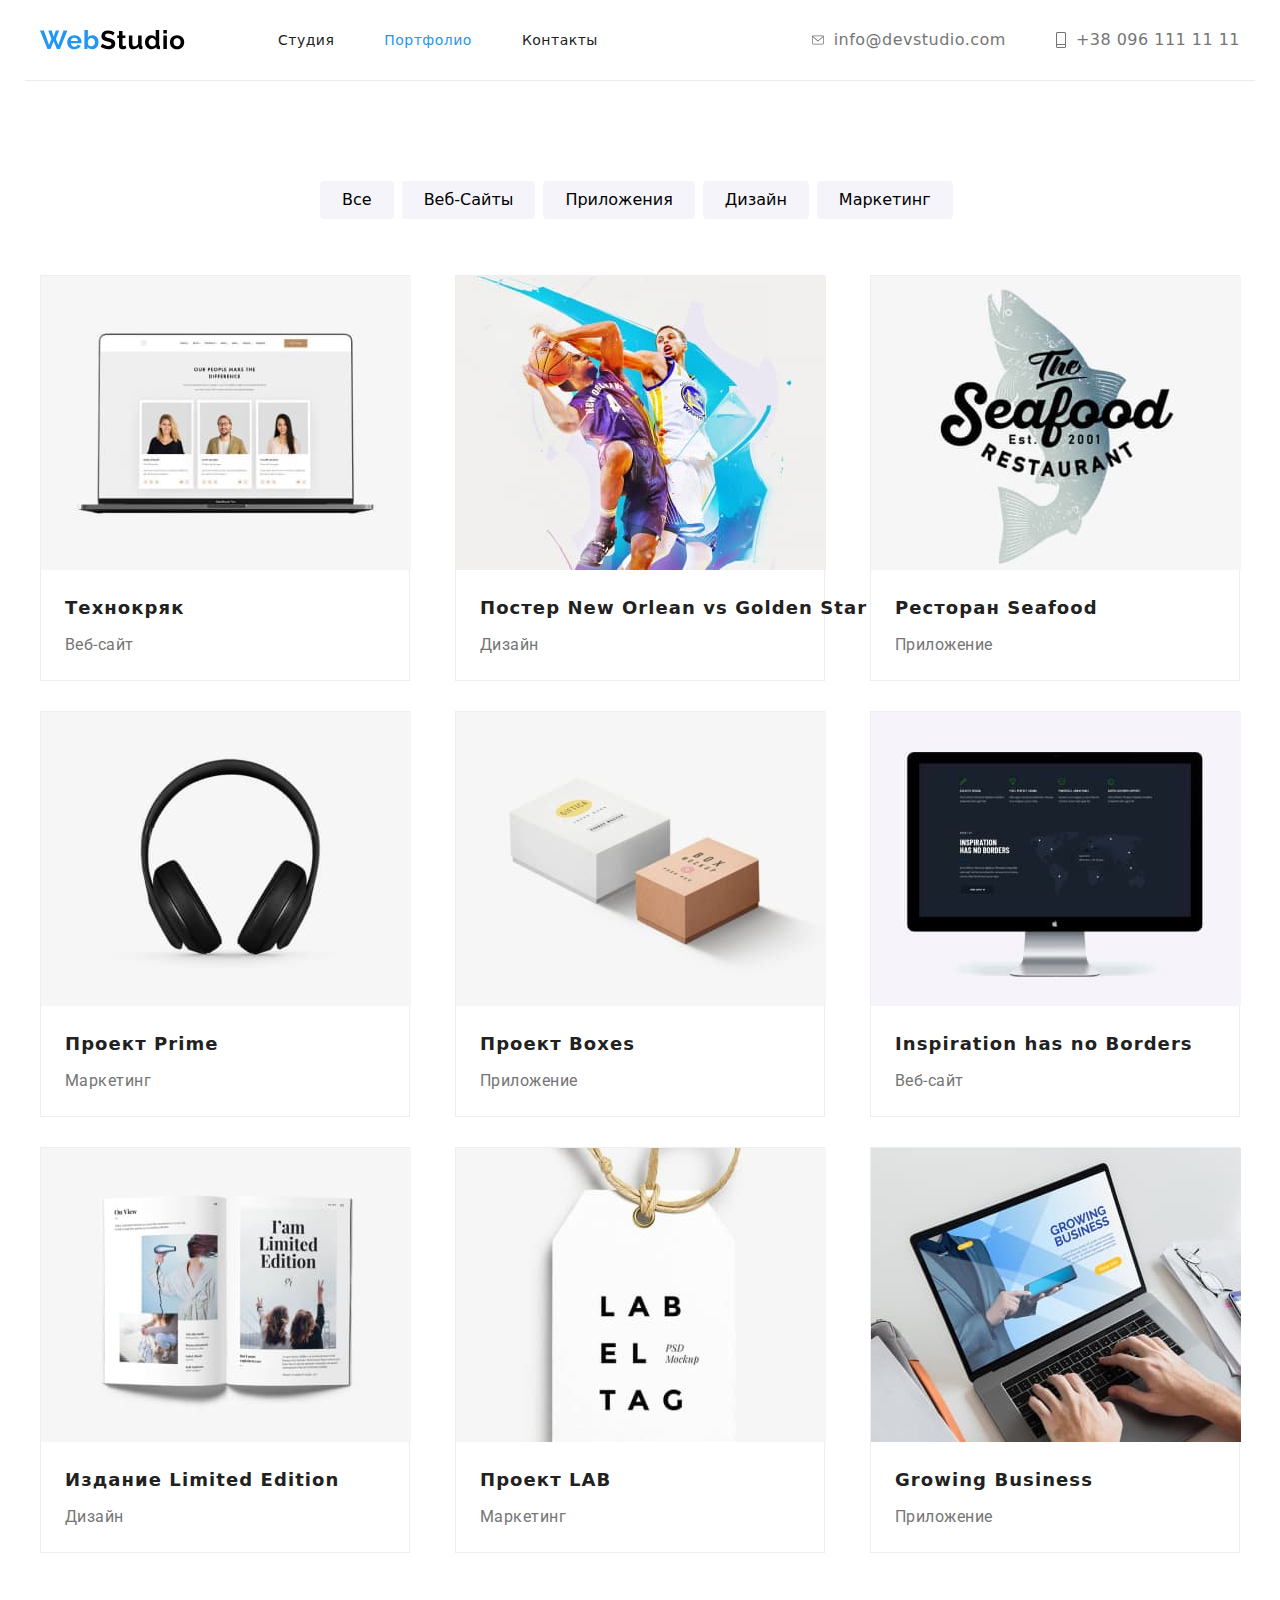
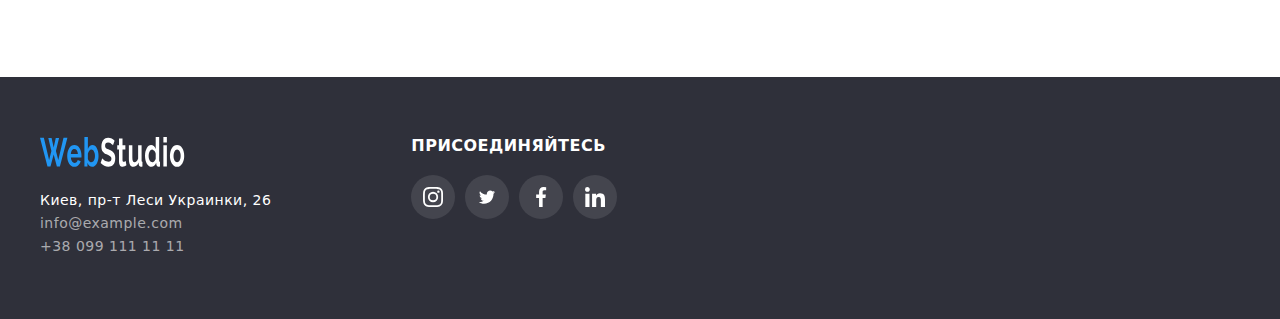
==== portfolio.html @ bc2de1a1 "first changes" ====
<!DOCTYPE html>
<html lang="ru">
<head>
    <meta charset="UTF-8">
    <meta name="viewport" content="width=device-width, initial-scale=1.0">
    <!-- Подключение стилей -->
    <link rel="stylesheet" href="./style.css"><link/>
    <link rel="stylesheet" href="https://cdnjs.cloudflare.com/ajax/libs/modern-normalize/1.0.0/modern-normalize.min.css">
    <link href="https://fonts.googleapis.com/css2?family=Roboto:wght@300;400;900&display=swap" rel="stylesheet">
    <title>Портфолио</title>
</head>
<body>
    <header class="header">
        <div class="conteiner">
        <div class="logo-logo"><a><img src="./img/WebStudio.svg" alt="логотип"></a></div>
        <nav class="main-nav">
            <ul class="nav-list">
                <li class="nav-list-li">
                <a class="" href="./index.html">Студия</a>
                </li>
                <li class="nav-list-li">
                <a class="portfolio first" href="./portfolio.html">Портфолио</a>
                </li>
                <li class="nav-list-li">
                <a class="contacts-nav" href="">Контакты</a>
                </li>
            </ul>
        </nav>
            <ul class="contacts-head2">
                <li class="mail">
                <a class="mailll" href="mailto:info@devstudio">
                    <svg class="mail-svg" height="16" width="12">
                        <use href="./img/sprite.svg#icon-mall-hover"></use>
                    </svg>info@devstudio.com</a>
                </li>
                <li>
                <a class="tell" href="tell:+38 096 111 11 11">
                    <svg class="mail-svg" height="16" width="10">
                        <use href="./img/sprite.svg#icon-Tell"></use>
                    </svg>+38 096 111 11 11</a>
                </li>
            </ul>
        </div>    
    </header>
    <main>
        <section>
            <div class="conteiner">
            <div class="guide">
                <ul class="buttom-button">
                    <li class="buttom-button-li"><button class="buttom" type="button">все</button></li>
                    <li class="buttom-button-li"><button class="buttom" type ="button">веб-сайты</button></li>
                    <li class="buttom-button-li"><button class="buttom" type ="button">приложения</button></li>
                    <li class="buttom-button-li"><button class="buttom" type ="button">дизайн</button></li>
                    <li class="buttom-button-li"><button class="buttom" type ="button">маркетинг</button></li>
                </ul>
            </div>
            <div class="proects">
                <ul class="progect-list">
                    <li class="progect-list-li">
                        <a href="">
                            <figure>
                                <img src="./img/technocryak.jpg" width="370" height="294" alt="Технокряк"/>
                                <h3 class="name-progect">Технокряк</h3>
                                <h3 class="progect-what">Веб-сайт</h3>
                            </figure>
                        </a>
                    </li>
                    <li class="progect-list-li">
                        <a href="">
                            <figure>
                                <img src="./img/poster.jpg" width="370" height="294" alt="Постер_New_Orlean_vs_Golden_Star"/>
                                <h3 class="name-progect">Постер New Orlean vs Golden Star</h3>
                                <h3 class="progect-what">Дизайн</h3>
                            </figure>
                        </a>
                    </li>
                    <li class="progect-list-li">
                        <a href="">
                            <figure>
                                <img src="./img/resturan.jpg" width="370" height="294" alt="Ресторан_Seafood"/>
                                <h3 class="name-progect">Ресторан Seafood</h3>
                                <h3 class="progect-what">Приложение</h3>
                            </figure>
                        </a>
                    </li>
                    <li class="progect-list-li">
                        <a href="">
                            <figure>
                                <img src="./img/proect-prime.jpg" width="370" height="294" alt="Проект_Prime"/>
                                <h3 class="name-progect">Проект Prime</h3>
                                <h3 class="progect-what">Маркетинг</h3>
                            </figure>
                        </a>
                    </li>
                    <li class="progect-list-li">
                        <a href="">
                            <figure>
                                <img src="./img/proect-box.jpg" width="370" height="294" alt="Проект_Boxes"/>
                                <h3 class="name-progect">Проект Boxes</h3>
                                <h3 class="progect-what">Приложение</h3>
                            </figure>
                        </a>
                    </li>
                    <li class="progect-list-li">
                        <a href="">
                            <figure>
                                <img src="./img/inspiration.jpg" width="370" height="294" alt="Inspiration_has_no_Borders"/>
                                <h3 class="name-progect">Inspiration has no Borders</h3>
                                <h3 class="progect-what">Веб-сайт</h3>
                            </figure>
                        </a>
                    </li>
                    <li class="progect-list-li">
                        <a href="">
                            <figure>
                                <img src="./img/limited_edition.jpg" width="370" height="294" alt="Издание_Limited_Edition"/>
                                <h3 class="name-progect">Издание Limited Edition</h3>
                                <h3 class="progect-what">Дизайн</h3>
                            </figure>
                        </a>
                    </li>
                    <li class="progect-list-li">
                        <a href="">
                            <figure>
                                <img src="./img/proect_LAB.jpg" width="370" height="294" alt="Проект_LAB"/>
                                <h3 class="name-progect">Проект LAB</h3>
                                <h3 class="progect-what">Маркетинг</h3>
                            </figure>
                        </a>
                    </li>
                    <li class="progect-list-li">
                        <a href="">
                            <figure>
                                <img src="./img/groving.jpg" width="370" height="294" alt="Growing Business"/>
                                <h3 class="name-progect">Growing Business</h3>
                                <h3 class="progect-what">Приложение</h3>
                            </figure>
                        </a>
                    </li>
                </ul>
            </div>
            </div>
        </section>
        
    </main>
    <footer>
        <div class="conteiner">
            <ul class="footer-item">
                <li><a><img class="logo-footer" src="./img/WebStudio_white.svg" width="145" height="31" alt="логотип"></a>
                        <ul class="adress">
                            <li class="adres">Киев, пр-т Леси Украинки, 26<br/></li>
                            <li class="footer-con"><a class="footer-cont" href="mailto:info@example.com">info@example.com</a><br/></li>
                            <li class="footer-contents"><a class="footer-cont" href="tell:+38 099 111 11 11">+38 099 111 11 11</a></li>
                        </ul>
                </li>
                <li class="comeon-Li">
                    <b class="comeon">ПРИСОЕДИНЯЙТЕСЬ</b>
                    <ul class="footer-item2">
                        <li class="li-masanger2">
                            <a class="masanger-link2" href="">
                            <svg class="mesanger-icon2" height="20" width="20">
                            <use href="./img/sprite.svg#icon-instagram"></use>
                            </svg></a>
                        </li>
                        <li class="li-masanger2">
                            <a class="masanger-link2" href="">
                            <svg class="mesanger-icon2" height="16.25" width="20">
                            <use href="./img/sprite.svg#icon-twitter"></use>
                            </svg></a>
                        </li>
                        <li class="li-masanger2">
                            <a class="masanger-link2" href="">
                            <svg class="mesanger-icon2" height="20" width="20">
                            <use href="./img/sprite.svg#icon-facebook"></use>
                            </svg></a>
                        </li>
                        <li class="li-masanger2">
                            <a class="masanger-link2" href="">
                            <svg class="mesanger-icon2" height="20" width="20">
                            <use href="./img/sprite.svg#icon-linkedin"></use>
                            </svg></a>
                        </li>
                    </ul>
                </li>
            </ul>
        </div>
    </footer>
    </body>
</html>
---- style.css ----
*,
*::before,
*::after {
margin: 0;
padding: 0;
border: 0;
}

* {
text-decoration: none;
list-style: none;
}
:root {
    --color-black: #212121;
    --color-gray: #757575;
    --color-wight: #FFFFFF;
    --color-blue: #2196F3;
    --color-gray-transparent: rgba(255, 255, 255, 0.6);
}
body {
    font-family: Roboto, sans-serif;
    letter-spacing: 0.03em;
    color: var(--color-black);
    }
ul {
    list-style: none;
}
a {
    text-decoration: none;
}

img {
    display: block;
}

.nav-list a:hover {
    color:var(--color-blue);
}
.conteiner {
    width: 1230px;
    padding-left: 15px;
    padding-right: 15px;
    margin: 0 auto; 
    }
/*========= header ==========*/
header .conteiner {
    display: flex;
    align-items: center;
    border-bottom: 1px solid #ECECEC;
}
.nav-list {
    display: flex;
    align-items: center;
    padding-top: 32px;
    padding-bottom: 32px;
    font-weight: 500;
    font-size: 14px;
    line-height: 16px;
}
.logo-logo {
    margin-right: 93px;
    align-items: center;
}
.nav-list-li:not(:last-child) {
    margin-right: 50px;
}
.nav-list.studio {
    text-transform: capitalize;
    font-size: 14px;
    font-weight: 500;
    line-height: 1.14;
    color:var(--color-black);
    letter-spacing: 0.02 em;
}
.studio {
    color:var(--color-black);
    font-style: normal;
    font-weight: 500;
}
.first {
    color:var(--color-blue); 
}
.studio.first {
    color:var(--color-blue);
}
.main-nav a {
    color:var(--color-black);
}
.contacts-head a:hover {
    color:var(--color-blue);
}
.contacts-head {
    display: flex;
    align-items: center;
    margin-left: auto;
}
.contacts-head2 {
    display: flex;
    align-items: center;
    margin-left: auto;
}
.mail {
    margin-right: 50px;
    align-items: center;
}
.maill {
    color:var(--color-blue);
}
.mailll {
    color:var(--color-gray)
}
.mail-svg {
    margin-right: 10px;
    fill: currentColor;
    vertical-align: middle;
}
.tell {
    color:var(--color-gray);
}

/*==========HERO==========*/
.hero {
    text-align: center;
    background: #2F303A;
    left: 0px;
    top: 80px;
    padding-bottom: 200px;
    padding-top: 200px;
    max-width: 1600px;
    min-height: 480px;
    margin-right: auto;
    margin-left: auto;
    outline: 1px solid var(--color-black);
    background-image: linear-gradient(
        to right,
        rgba(0, 0, 0, 0.4),
        rgba(0, 0, 0, 0.4)
        ),
        url(./img/hero.jpg);
    background-repeat: no-repeat;
    background-position: center;
    background-size: cover;
}

.hero-title {
    font-weight: 900;
    font-size: 44px;
    line-height: 1.36;
    letter-spacing: 0.06em;
    text-transform: uppercase;
    color: #FFFFFF;
    margin-bottom: 30px;
}
.hero button {
    font-family: Roboto;
    min-width: 200px;
    padding: 10px 32px;
    height: 50px;
    left: 700px;
    background: var(--color-blue);
    border-radius: 4px;
    box-shadow: 0px 4px 4px rgba(0, 0, 0, 0.15);
}
.buttonn {
    color: var(--color-wight);
    padding: 200px 700px;
}
/*========== Способности ==========*/
.ability-icons {
    background: #F5F4FA;
    border-radius: 4px;
    height: 120px;
}
.ability-icon{
    display: inline-block;
    text-align: center;
    margin-top: 25px;

}
.ability-list {
    display: flex;
    justify-content: space-around;
    padding-top:47px;
    padding-bottom: 47px;
}
.ability-list-li:not(:last-child) {
    margin-right: 30px;
}

.ability-list h3 {
    color: #212121;
    width: 270px;
    height: 16px;
    text-transform: uppercase;
    font-size: 14px;
    line-height: 1.14;
    margin-top: 10px;
}
.ability-list p {
    color: #757575;
    width: 270px;
    height: 75px;
    font-size: 14px;
    font-style: normal;
    font-weight: normal;
    font-size: 14px;
    line-height: 24px;
    margin-top: 10px;
    }
/*========== Чем мы занимаемся ==========*/
.gaget-title {
    font-size: 36px;
    line-height: 42px;
    text-align: center;
    padding-top: 47px;
}
.gagets {
    display: flex;
    padding-bottom: 47px;
}
.img-gagets {
margin-top: 50px;
}
.img-gagets.img-gagets:not(:last-child) {
margin-right: 30px;
}

/*========== Наша команда ========== */
.team-conteiner {
background-color: #F5F4FA;
}   
.team-title {
    font-size: 36px;
    line-height: 42px;
    padding-top: 47px;
    text-align: center;
}
.team {
    display: flex;
    justify-content: center;
    margin-top: 50px;
    text-align: center;
    padding-bottom: 47px;
}
.team li:not(:last-child) {
    margin-right: 30px;
}
.worker {
    background:var(--color-wight);
    box-shadow: 0px 1px 3px rgba(0, 0, 0, 0.12), 0px 1px 1px rgba(0, 0, 0, 0.14), 0px 2px 1px rgba(0, 0, 0, 0.2);
    border-radius: 0px 0px 4px 4px;
}
.team h3 {
    margin-top: 30px;
    text-align: center;
}
.team p {
    font-family: Roboto;
    font-size: 16px;
    line-height: 19px;
    color: #757575;
    margin-top: 10px;
    padding-bottom: 30px;
    ;
}
.list-masanger {
    display: flex;
    justify-content: center;
    text-align: center;
    margin-bottom: 30px;
    margin-top: 16px;
}
.list-masanger .li-masanger:not(:last-child) {
    margin-right: 10px;
}
.li-masanger .masanger-link {
    display: flex;
    width: 44px;
    height: 44px;
    box-sizing: border-box;
    border-radius: 50%;
    background-color: var(--color-wight);

}
.masanger-link:hover {
    background-color: #2196F3;
}
.mesanger-icon {
    fill: #AFB1B8;
    margin: auto;
}
.mesanger-icon:hover {
    fill: var(--color-wight)
}
/*==========ПОСТОЯННЫЕ КЛИЕНТЫ==========*/
.clients {
    display: flex;
    justify-content: center;
    margin-top: 50px;
    text-align: center;
    padding-bottom: 47px;
}

.clients-li .svg-link:hover {
    color:var(--color-blue);
    border: 1px solid var(--color-blue);
}
.clients li:not(:last-child) {
    margin-right: 30px;
}
.clients-li .svg-link {
    display: flex;
    width: 170px;
    height: 90px;
    border: 1px solid #AFB1B8;
    box-sizing: border-box;
    border-radius: 4px;
    color: #AFB1B8;
    }
.company {
    margin: auto;
    fill: currentColor;
}

/*========== Подвал =========*/

footer {
    background: #2F303A;
    padding-top: 60px;
    padding-bottom: 60px;
}

.footer-cont:hover, .footer-cont:focus {
    color: var(--color-blue);
}

.adres {
    color: var(--color-wight);
    font-size: 14px;
    line-height: 24px;
    margin-top: 20px;
} 
.adress a {
font-size: 14px;
line-height: 1.67;
color: rgba(255, 255, 255, 0.6);
font-style: normal;
}
.footer-cont {
    margin-top: 9px;
}
.footer-item {
    display: flex;
}
.footer-item li {
    margin-right: 70px;
}

.footer-item2 {
    display: flex;
    justify-content: center;
    text-align: center;
    margin-bottom: 30px;
    margin-top: 20px;
}
.li-masanger2 .masanger-link2 {
    display: flex;
    width: 44px;
    height: 44px;
    box-sizing: border-box;
    border-radius: 50%;
    background-color: rgba(255, 255, 255, 0.1);
}
.footer-item2 .li-masanger2:not(:last-child) {
    margin-right: 10px;
}
.mesanger-icon2 {
    fill: var(--color-wight);
    margin: auto;
}
.masanger-link2:hover {
    background-color: #2196F3;
}
b {
    color: var(--color-wight);
}

/*========== Стили к портфолио========== */
.portfolio {
    color:var(--color-black);
    font-style: normal;
    font-weight: 500;
}
.first {
    color:var(--color-blue); 
}
.portfolio.first {
    color:var(--color-blue);
}
.buttom:hover, .buttom:focus {
    background-color: var(--color-blue);
    color: var(--color-wight);
}

.buttom {
    min-width: 73px;
    text-transform: capitalize;
    font-weight: 500;
    font-size: 16px;
    line-height: 1.63;
    background: #F5F4FA;
    border-radius: 4px;
    border-color: var(--color-wight);
    box-shadow:none;
    padding: 6px 22px;
}
.buttom-button{
    display: flex;
    margin-top: 100px;
    padding-left: 280px;
}
.buttom-button button{
    text-align: center;
    margin-right: 8px;
    }

.name-progect {
    width: 322px;
    font-style: normal;
    font-weight: bold;
    font-size: 18px;
    line-height: 36px;
    letter-spacing: 0.06em;
    white-space: nowrap;
    color: var(--color-black);
}

.progect-what {
    font-size: 16px;
    line-height: 1.87;
    color: #757575;
    font-weight: 400;
}

.progect-list {
    padding-top: 56px;
    padding-bottom: 94px;
    display: flex;
    flex-wrap: wrap;
    justify-content: space-between;
}


.progect-list-li {
    width: 370px;
    margin-bottom: 30px;
    background: #FFFFFF;
    border: 1px solid #EEEEEE;
    box-sizing: border-box;
}
.progect-list-li:hover {
    box-shadow: 0px 1px 1px rgba(0, 0, 0, 0.12), 0px 4px 4px rgba(0, 0, 0, 0.06), 1px 4px 6px rgba(0, 0, 0, 0.16);
}

.progect-list h3 {
    width: 322px;
}
.progect-list .name-progect {
    margin-top: 20px;
    padding-left: 24px;
}
.progect-list .progect-what {
    width: 322px;
    font-size: 16px;
    line-height: 30px;
    font-family: Roboto;
    color: #757575;
    margin-top: 4px;
    margin-bottom: 20px;
    padding-left: 24px;
}
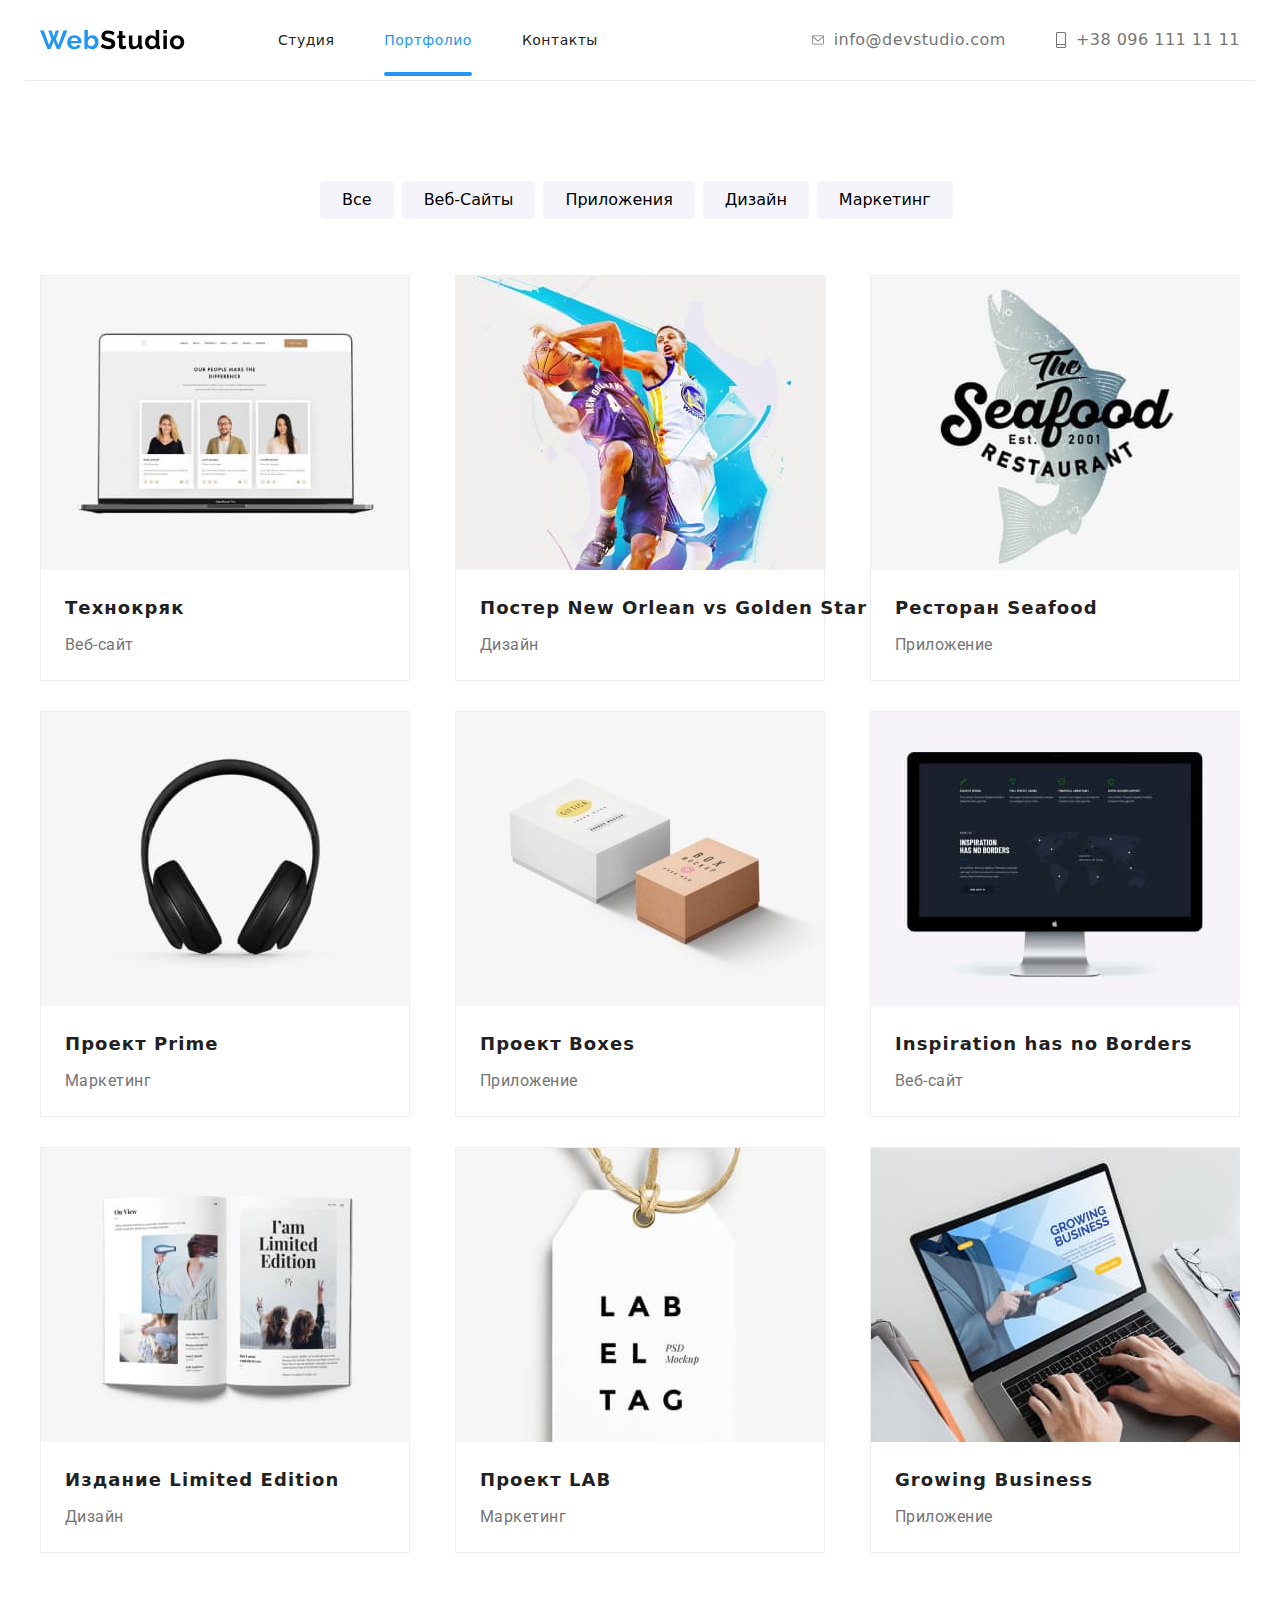
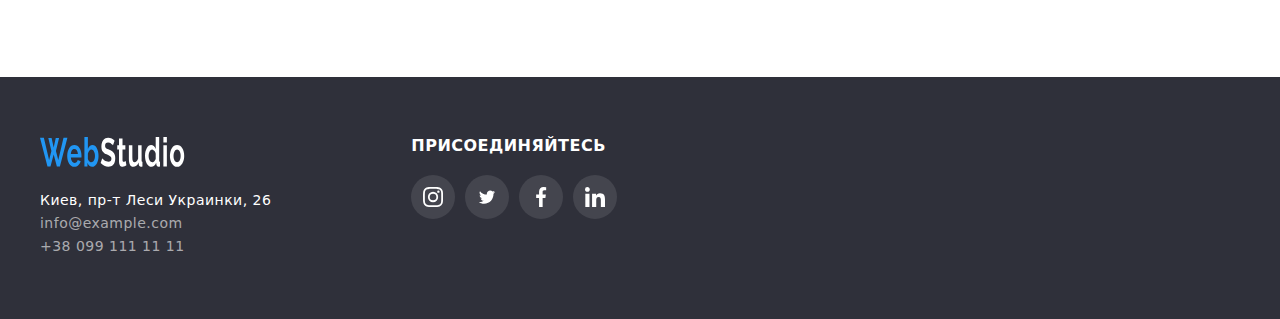
==== commit 509d7d65: "all done" ====
--- a/portfolio.html
+++ b/portfolio.html
@@ -58,8 +58,11 @@
                 <ul class="progect-list">
                     <li class="progect-list-li">
                         <a href="">
-                            <figure>
+                            <figure class="hidden">
+                                <div class="overlay">
                                 <img src="./img/technocryak.jpg" width="370" height="294" alt="Технокряк"/>
+                                <div class="overlay-p"><p class="corona">Технокряк это современная площадка распространения коронавируса. Компании используют эту платформу для цифрового шпионажа и атак на защищённые сервера конкурентов.</p></div>
+                                </div>
                                 <h3 class="name-progect">Технокряк</h3>
                                 <h3 class="progect-what">Веб-сайт</h3>
                             </figure>
@@ -67,7 +70,7 @@
                     </li>
                     <li class="progect-list-li">
                         <a href="">
-                            <figure>
+                            <figure figure class="hidden">
                                 <img src="./img/poster.jpg" width="370" height="294" alt="Постер_New_Orlean_vs_Golden_Star"/>
                                 <h3 class="name-progect">Постер New Orlean vs Golden Star</h3>
                                 <h3 class="progect-what">Дизайн</h3>
--- a/style.css
+++ b/style.css
@@ -16,6 +16,7 @@
     --color-wight: #FFFFFF;
     --color-blue: #2196F3;
     --color-gray-transparent: rgba(255, 255, 255, 0.6);
+    --timing-function: cubic-bezier(0.4, 0, 0.2, 1);
 }
 body {
     font-family: Roboto, sans-serif;
@@ -33,16 +34,19 @@
     display: block;
 }
 
-.nav-list a:hover {
-    color:var(--color-blue);
-}
 .conteiner {
     width: 1230px;
     padding-left: 15px;
     padding-right: 15px;
     margin: 0 auto; 
     }
+
 /*========= header ==========*/
+.nav-list a:hover {
+    color:var(--color-blue);
+    opacity: 1;
+    transition: opacity 250ms var(--timing-function);
+}
 header .conteiner {
     display: flex;
     align-items: center;
@@ -73,21 +77,48 @@
     letter-spacing: 0.02 em;
 }
 .studio {
+    position: relative;
     color:var(--color-black);
-    font-style: normal;
+    
     font-weight: 500;
 }
+.studio::after {
+    content: "";
+    display: block;
+    box-sizing: border-box;
+    position: absolute;
+    bottom: 0;
+    width: 100%;
+    height: 4px;
+    background: var(--color-blue);
+    border-radius: 2px;
+    }
 .first {
+    position: relative;
     color:var(--color-blue); 
+    padding-bottom: 28px;
 }
 .studio.first {
     color:var(--color-blue);
 }
+.first::after {
+    content: "";
+    display: block;
+    box-sizing: border-box;
+    position: absolute;
+    bottom: 0;
+    width: 100%;
+    height: 4px;
+    background: var(--color-blue);
+    border-radius: 2px;
+    }
 .main-nav a {
     color:var(--color-black);
 }
 .contacts-head a:hover {
     color:var(--color-blue);
+    opacity: 1;
+    transition: opacity 250ms var(--timing-function);
 }
 .contacts-head {
     display: flex;
@@ -165,6 +196,40 @@
     color: var(--color-wight);
     padding: 200px 700px;
 }
+/*==========МОДАЛЬНОЕ ОКНО==========*/
+.backdrop {
+    position: fixed;
+    top: 0;
+    left: 0;
+    width: 100%;
+    height: 100%;
+    background-color:rgba(0, 0, 0, 0.2);
+}
+.is-hidden {
+    opacity: 0;
+    pointer-events: none;
+}
+.is-hidden .modal {
+    transform: translate(-50%, -50%) scale(0.9);
+}
+
+.modal {
+    position: absolute;
+    top: 50%;
+    left: 50%;
+    transform: translate(-50%, -50%) scale(1);
+    transition: transform 250ms var(--timing-function);
+    width: 528px;
+    height: 581px;
+    background: #FFFFFF;
+    box-shadow: 0px 1px 3px rgba(0, 0, 0, 0.12), 0px 1px 1px rgba(0, 0, 0, 0.14), 0px 2px 1px rgba(0, 0, 0, 0.2);
+    border-radius: 4px;
+}
+.modal-buttom {
+    position: absolute;
+    top: 8px;
+    right: 8px;
+}
 /*========== Способности ==========*/
 .ability-icons {
     background: #F5F4FA;
@@ -219,10 +284,28 @@
     padding-bottom: 47px;
 }
 .img-gagets {
-margin-top: 50px;
+    position: relative;
+    margin-top: 50px;
 }
 .img-gagets.img-gagets:not(:last-child) {
 margin-right: 30px;
+}
+.whatwedo {
+    position: absolute;
+    bottom: 0;
+    left: 0;
+    width: 100%;
+    height: 70px;
+    background-color: rgba(47, 48, 58, 0.8);
+}
+.what-title {
+    position: absolute;
+    top: 50%;
+    left: 50%;
+    transform: translate(-50%, -50%);
+    font-size: 14px;
+    line-height: 16px;
+    white-space: nowrap;
 }
 
 /*========== Наша команда ========== */
@@ -284,13 +367,17 @@
 }
 .masanger-link:hover {
     background-color: #2196F3;
+    opacity: 1;
+    transition: opacity 250ms var(--timing-function);
 }
 .mesanger-icon {
     fill: #AFB1B8;
     margin: auto;
 }
 .mesanger-icon:hover {
-    fill: var(--color-wight)
+    fill: var(--color-wight);
+    opacity: 1;
+    transition: opacity 250ms var(--timing-function);
 }
 /*==========ПОСТОЯННЫЕ КЛИЕНТЫ==========*/
 .clients {
@@ -304,6 +391,7 @@
 .clients-li .svg-link:hover {
     color:var(--color-blue);
     border: 1px solid var(--color-blue);
+    transition: opacity 250ms var(--timing-function);
 }
 .clients li:not(:last-child) {
     margin-right: 30px;
@@ -329,11 +417,6 @@
     padding-top: 60px;
     padding-bottom: 60px;
 }
-
-.footer-cont:hover, .footer-cont:focus {
-    color: var(--color-blue);
-}
-
 .adres {
     color: var(--color-wight);
     font-size: 14px;
@@ -380,6 +463,7 @@
 }
 .masanger-link2:hover {
     background-color: #2196F3;
+    transition: opacity 250ms var(--timing-function);
 }
 b {
     color: var(--color-wight);
@@ -400,6 +484,7 @@
 .buttom:hover, .buttom:focus {
     background-color: var(--color-blue);
     color: var(--color-wight);
+    transition: opacity 250ms var(--timing-function);
 }
 
 .buttom {
@@ -424,6 +509,7 @@
     margin-right: 8px;
     }
 
+
 .name-progect {
     width: 322px;
     font-style: normal;
@@ -443,6 +529,7 @@
 }
 
 .progect-list {
+    overflow: hidden;
     padding-top: 56px;
     padding-bottom: 94px;
     display: flex;
@@ -457,9 +544,11 @@
     background: #FFFFFF;
     border: 1px solid #EEEEEE;
     box-sizing: border-box;
+
 }
 .progect-list-li:hover {
     box-shadow: 0px 1px 1px rgba(0, 0, 0, 0.12), 0px 4px 4px rgba(0, 0, 0, 0.06), 1px 4px 6px rgba(0, 0, 0, 0.16);
+    transition: opacity 250ms var(--timing-function);
 }
 
 .progect-list h3 {
@@ -479,3 +568,34 @@
     margin-bottom: 20px;
     padding-left: 24px;
 }
+
+.overlay {
+    position: relative;
+    overflow: hidden;
+}
+.overlay-p {
+    position: absolute;
+    top: 0;
+    left: 0;
+    width: 100%;
+    height: 100%;
+    font-size: 18px;
+    line-height: 28px;
+    color: var(--color-wight);
+    background-color: rgba(33, 150, 243, 0.9);
+    transform: translateY(100%);
+    
+}
+.proects:hover .overlay-p {
+    transform: translateY(0);
+    transition: 250ms var(--timing-function);
+}
+.corona {
+    position: absolute;
+    height: 50%;
+    width: 322px;
+    top: 50%;
+    left: 50%;
+    transform: translate(-50%, -50%);
+}
+
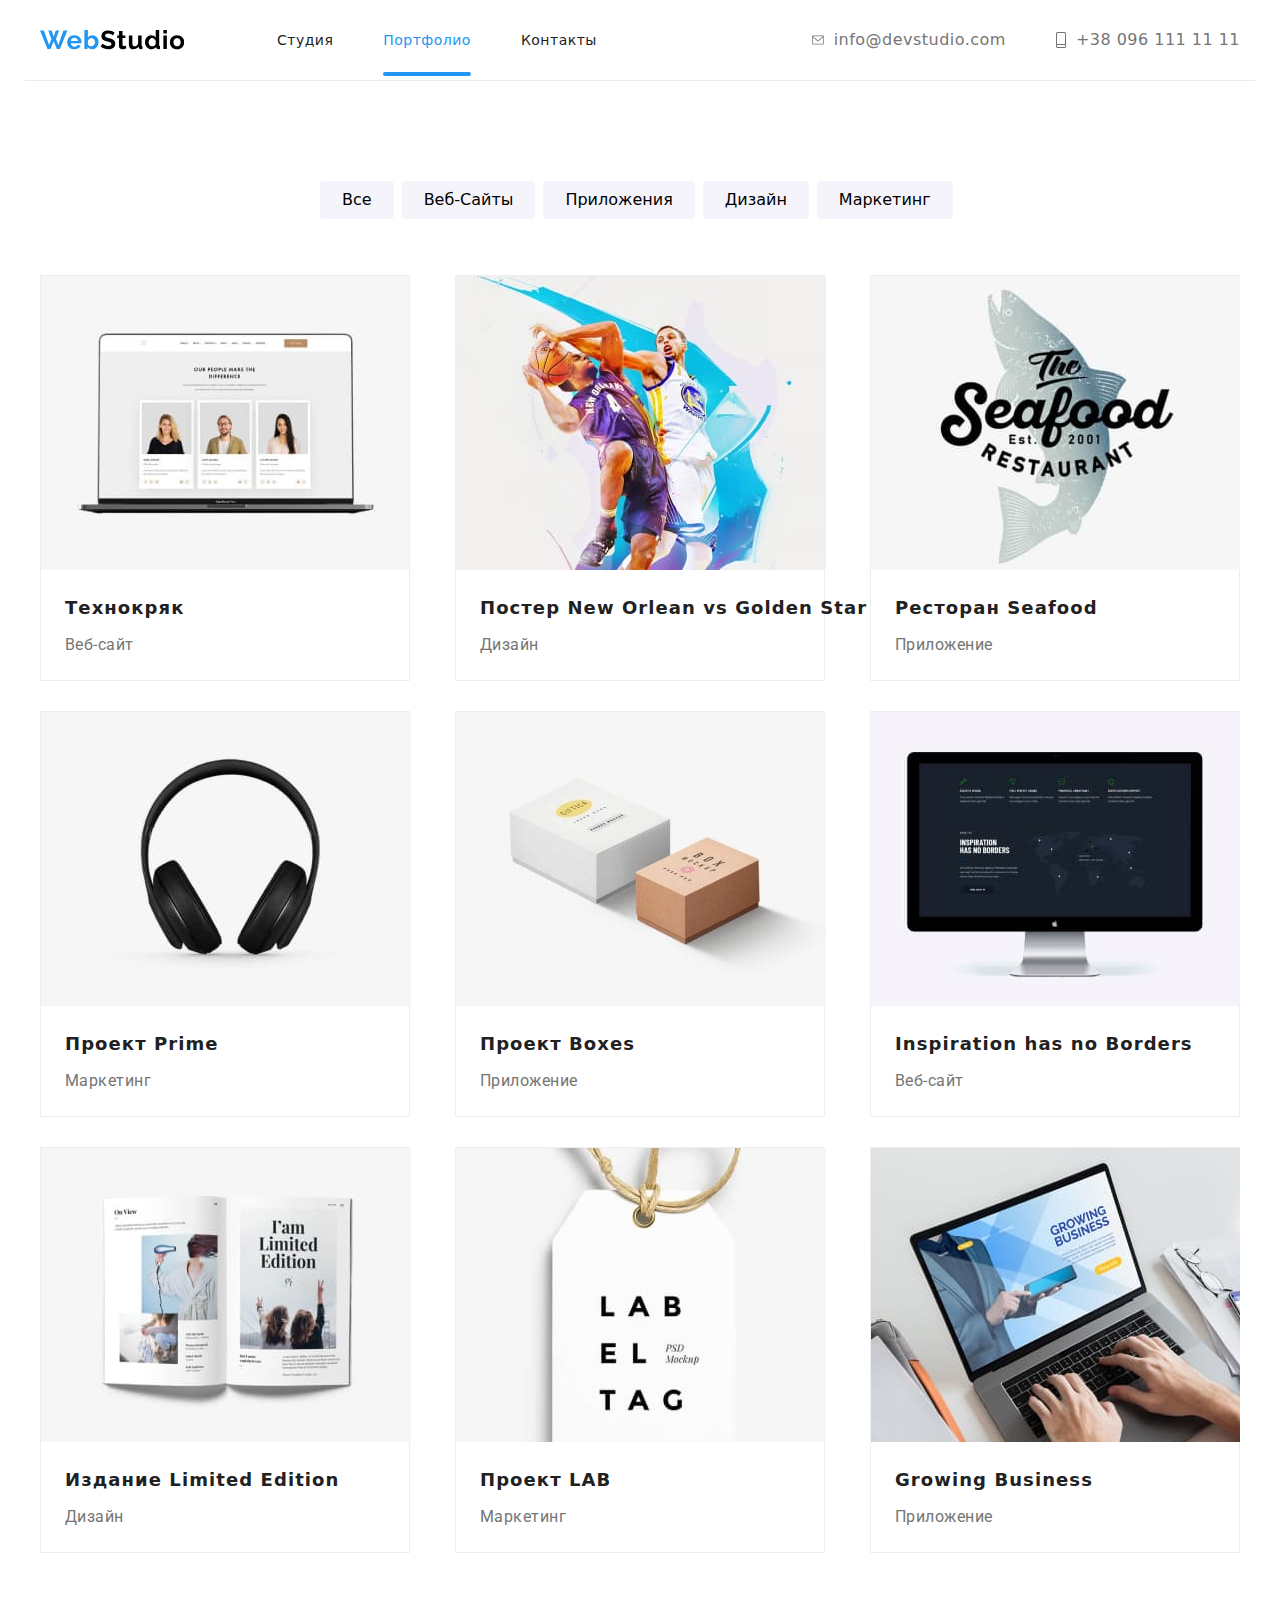
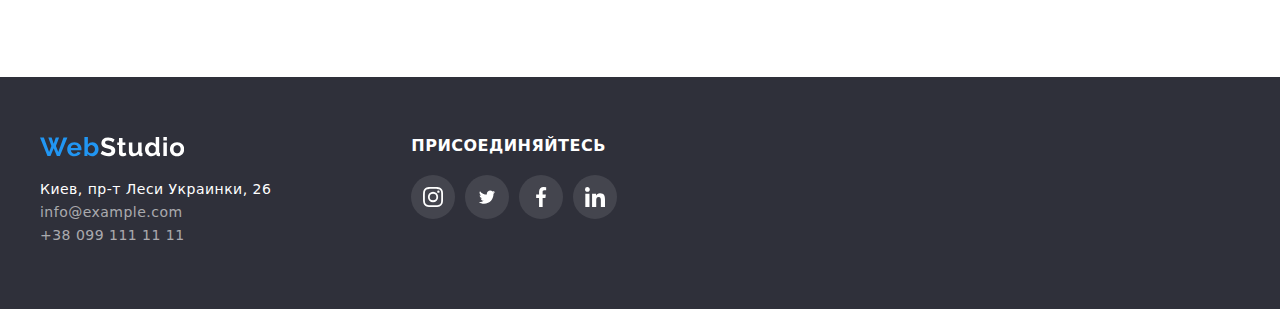
==== commit 5b1529e8: "now all done" ====
--- a/portfolio.html
+++ b/portfolio.html
@@ -12,7 +12,7 @@
 <body>
     <header class="header">
         <div class="conteiner">
-        <div class="logo-logo"><a><img src="./img/WebStudio.svg" alt="логотип"></a></div>
+        <div class="logo-logo"><a><img src="./img/WebStudio.svg" width="" height="" alt="логотип"></a></div>
         <nav class="main-nav">
             <ul class="nav-list">
                 <li class="nav-list-li">
@@ -149,7 +149,7 @@
     <footer>
         <div class="conteiner">
             <ul class="footer-item">
-                <li><a><img class="logo-footer" src="./img/WebStudio_white.svg" width="145" height="31" alt="логотип"></a>
+                <li><a><img class="logo-footer" src="./img/WebStudio_white.svg" alt="логотип"></a>
                         <ul class="adress">
                             <li class="adres">Киев, пр-т Леси Украинки, 26<br/></li>
                             <li class="footer-con"><a class="footer-cont" href="mailto:info@example.com">info@example.com</a><br/></li>
--- a/style.css
+++ b/style.css
@@ -417,6 +417,7 @@
     padding-top: 60px;
     padding-bottom: 60px;
 }
+
 .adres {
     color: var(--color-wight);
     font-size: 14px;
@@ -438,7 +439,6 @@
 .footer-item li {
     margin-right: 70px;
 }
-
 .footer-item2 {
     display: flex;
     justify-content: center;
@@ -586,7 +586,7 @@
     transform: translateY(100%);
     
 }
-.proects:hover .overlay-p {
+.overlay:hover .overlay-p {
     transform: translateY(0);
     transition: 250ms var(--timing-function);
 }
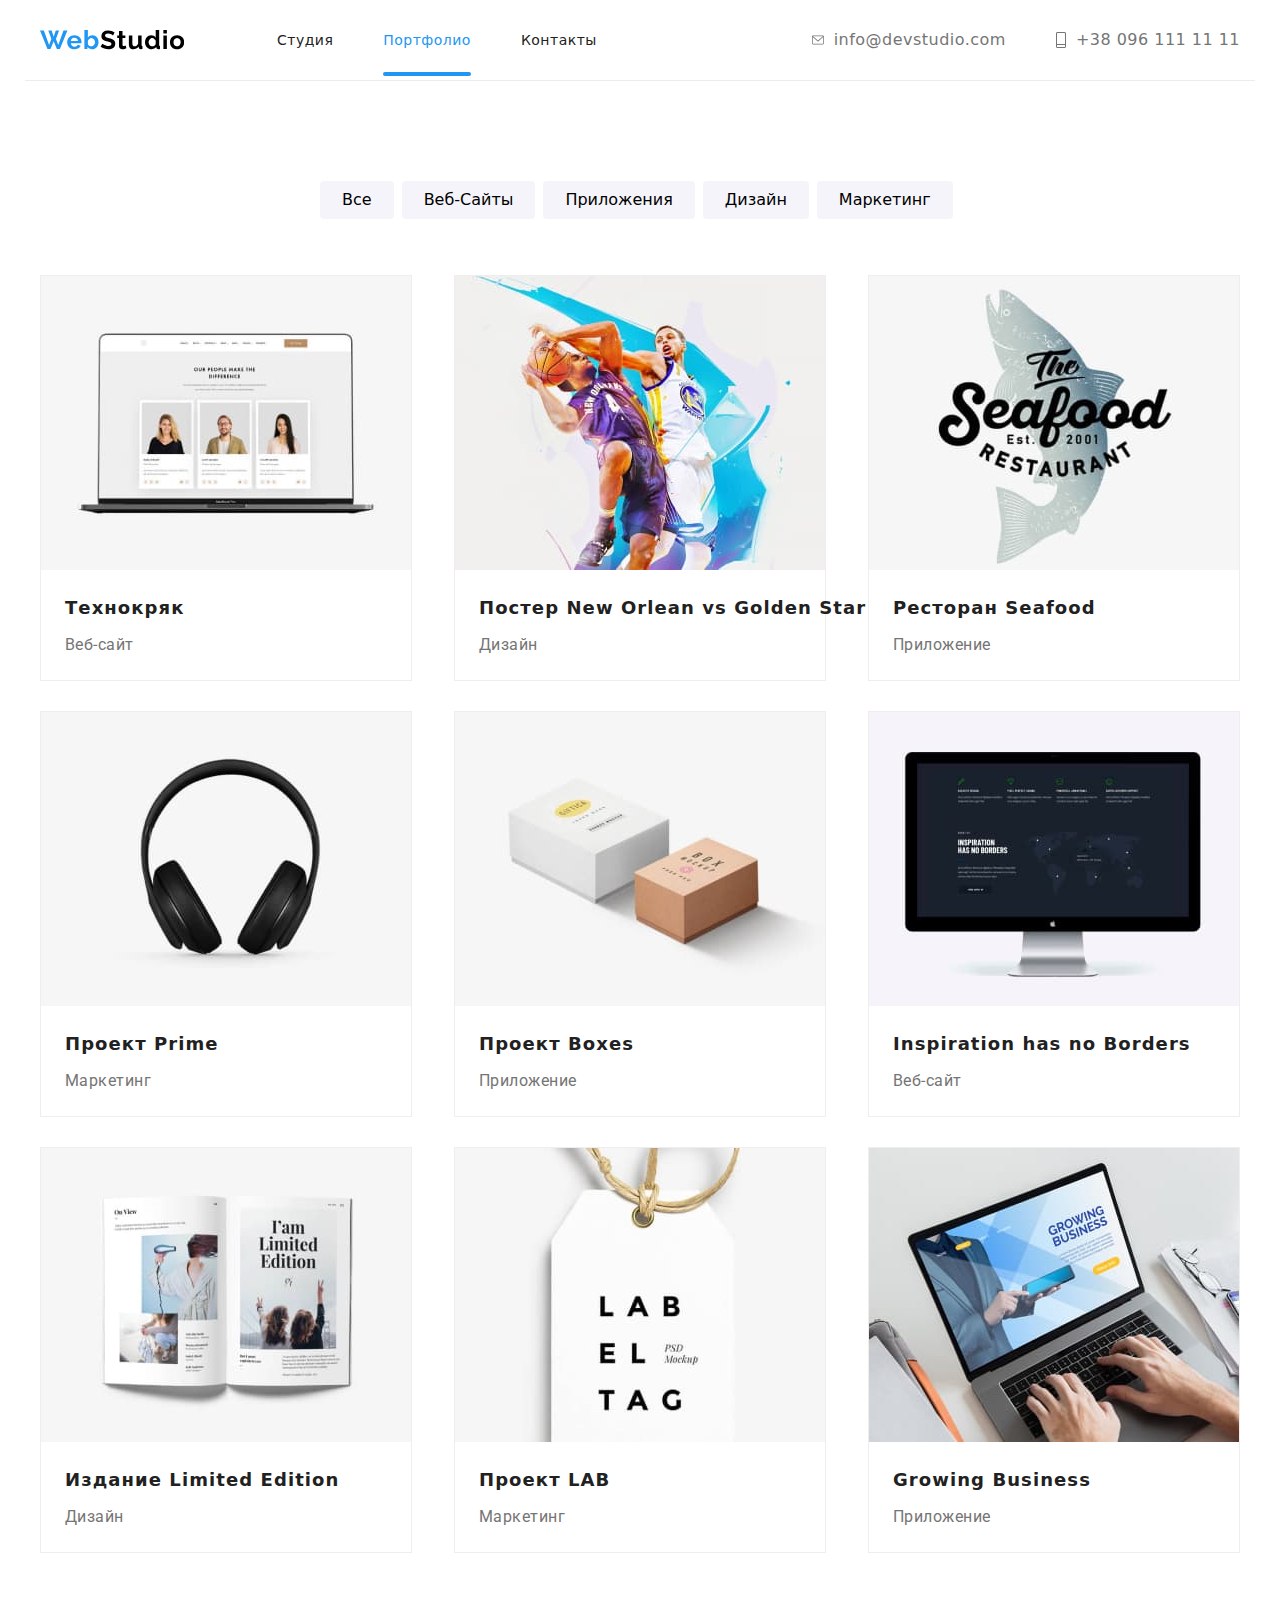
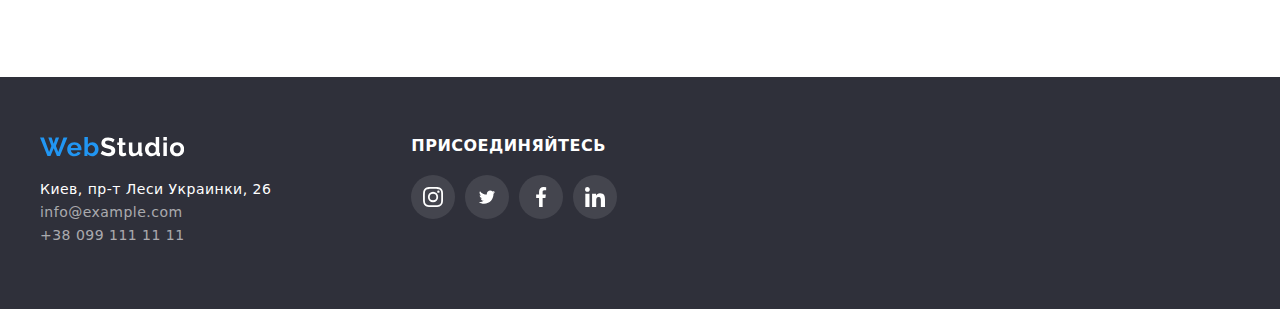
==== commit 19652709: "wersion3" ====
--- a/portfolio.html
+++ b/portfolio.html
@@ -70,8 +70,11 @@
                     </li>
                     <li class="progect-list-li">
                         <a href="">
-                            <figure figure class="hidden">
-                                <img src="./img/poster.jpg" width="370" height="294" alt="Постер_New_Orlean_vs_Golden_Star"/>
+                            <figure class="hidden">
+                                <div class="overlay">
+                                    <img src="./img/poster.jpg" width="370" height="294" alt="Постер_New_Orlean_vs_Golden_Star"/>
+                                    <div class="overlay-p"><p class="corona">Технокряк это современная площадка распространения коронавируса. Компании используют эту платформу для цифрового шпионажа и атак на защищённые сервера конкурентов.</p></div>
+                                </div>
                                 <h3 class="name-progect">Постер New Orlean vs Golden Star</h3>
                                 <h3 class="progect-what">Дизайн</h3>
                             </figure>
@@ -79,8 +82,11 @@
                     </li>
                     <li class="progect-list-li">
                         <a href="">
-                            <figure>
-                                <img src="./img/resturan.jpg" width="370" height="294" alt="Ресторан_Seafood"/>
+                            <figure class="hidden">
+                                <div class="overlay">
+                                    <img src="./img/resturan.jpg" width="370" height="294" alt="Ресторан_Seafood"/>
+                                    <div class="overlay-p"><p class="corona">Технокряк это современная площадка распространения коронавируса. Компании используют эту платформу для цифрового шпионажа и атак на защищённые сервера конкурентов.</p></div>
+                                </div>
                                 <h3 class="name-progect">Ресторан Seafood</h3>
                                 <h3 class="progect-what">Приложение</h3>
                             </figure>
@@ -88,8 +94,11 @@
                     </li>
                     <li class="progect-list-li">
                         <a href="">
-                            <figure>
-                                <img src="./img/proect-prime.jpg" width="370" height="294" alt="Проект_Prime"/>
+                            <figure class="hidden">
+                                <div class="overlay">
+                                    <img src="./img/proect-prime.jpg" width="370" height="294" alt="Проект_Prime"/>
+                                    <div class="overlay-p"><p class="corona">Технокряк это современная площадка распространения коронавируса. Компании используют эту платформу для цифрового шпионажа и атак на защищённые сервера конкурентов.</p></div>
+                                </div>
                                 <h3 class="name-progect">Проект Prime</h3>
                                 <h3 class="progect-what">Маркетинг</h3>
                             </figure>
@@ -97,8 +106,11 @@
                     </li>
                     <li class="progect-list-li">
                         <a href="">
-                            <figure>
-                                <img src="./img/proect-box.jpg" width="370" height="294" alt="Проект_Boxes"/>
+                            <figure class="hidden">
+                                <div class="overlay">
+                                    <img src="./img/proect-box.jpg" width="370" height="294" alt="Проект_Boxes"/>
+                                    <div class="overlay-p"><p class="corona">Технокряк это современная площадка распространения коронавируса. Компании используют эту платформу для цифрового шпионажа и атак на защищённые сервера конкурентов.</p></div>
+                                </div>
                                 <h3 class="name-progect">Проект Boxes</h3>
                                 <h3 class="progect-what">Приложение</h3>
                             </figure>
@@ -106,8 +118,11 @@
                     </li>
                     <li class="progect-list-li">
                         <a href="">
-                            <figure>
-                                <img src="./img/inspiration.jpg" width="370" height="294" alt="Inspiration_has_no_Borders"/>
+                            <figure class="hidden">
+                                <div class="overlay">
+                                    <img src="./img/inspiration.jpg" width="370" height="294" alt="Inspiration_has_no_Borders"/>
+                                    <div class="overlay-p"><p class="corona">Технокряк это современная площадка распространения коронавируса. Компании используют эту платформу для цифрового шпионажа и атак на защищённые сервера конкурентов.</p></div>
+                                </div>
                                 <h3 class="name-progect">Inspiration has no Borders</h3>
                                 <h3 class="progect-what">Веб-сайт</h3>
                             </figure>
@@ -115,8 +130,11 @@
                     </li>
                     <li class="progect-list-li">
                         <a href="">
-                            <figure>
-                                <img src="./img/limited_edition.jpg" width="370" height="294" alt="Издание_Limited_Edition"/>
+                            <figure class="hidden">
+                                <div class="overlay">
+                                    <img src="./img/limited_edition.jpg" width="370" height="294" alt="Издание_Limited_Edition"/>
+                                    <div class="overlay-p"><p class="corona">Технокряк это современная площадка распространения коронавируса. Компании используют эту платформу для цифрового шпионажа и атак на защищённые сервера конкурентов.</p></div>
+                                </div>
                                 <h3 class="name-progect">Издание Limited Edition</h3>
                                 <h3 class="progect-what">Дизайн</h3>
                             </figure>
@@ -124,8 +142,11 @@
                     </li>
                     <li class="progect-list-li">
                         <a href="">
-                            <figure>
-                                <img src="./img/proect_LAB.jpg" width="370" height="294" alt="Проект_LAB"/>
+                            <figure class="hidden">
+                                <div class="overlay">
+                                    <img src="./img/proect_LAB.jpg" width="370" height="294" alt="Проект_LAB"/>
+                                    <div class="overlay-p"><p class="corona">Технокряк это современная площадка распространения коронавируса. Компании используют эту платформу для цифрового шпионажа и атак на защищённые сервера конкурентов.</p></div>
+                                </div>
                                 <h3 class="name-progect">Проект LAB</h3>
                                 <h3 class="progect-what">Маркетинг</h3>
                             </figure>
@@ -133,8 +154,11 @@
                     </li>
                     <li class="progect-list-li">
                         <a href="">
-                            <figure>
-                                <img src="./img/groving.jpg" width="370" height="294" alt="Growing Business"/>
+                            <figure class="hidden">
+                                <div class="overlay">
+                                    <img src="./img/groving.jpg" width="370" height="294" alt="Growing Business"/>
+                                    <div class="overlay-p"><p class="corona">Технокряк это современная площадка распространения коронавируса. Компании используют эту платформу для цифрового шпионажа и атак на защищённые сервера конкурентов.</p></div>
+                                </div>
                                 <h3 class="name-progect">Growing Business</h3>
                                 <h3 class="progect-what">Приложение</h3>
                             </figure>
--- a/style.css
+++ b/style.css
@@ -134,9 +134,7 @@
     margin-right: 50px;
     align-items: center;
 }
-.maill {
-    color:var(--color-blue);
-}
+
 .mailll {
     color:var(--color-gray)
 }
@@ -343,8 +341,6 @@
     line-height: 19px;
     color: #757575;
     margin-top: 10px;
-    padding-bottom: 30px;
-    ;
 }
 .list-masanger {
     display: flex;
@@ -539,7 +535,7 @@
 
 
 .progect-list-li {
-    width: 370px;
+    /*width: 370px;*/
     margin-bottom: 30px;
     background: #FFFFFF;
     border: 1px solid #EEEEEE;
